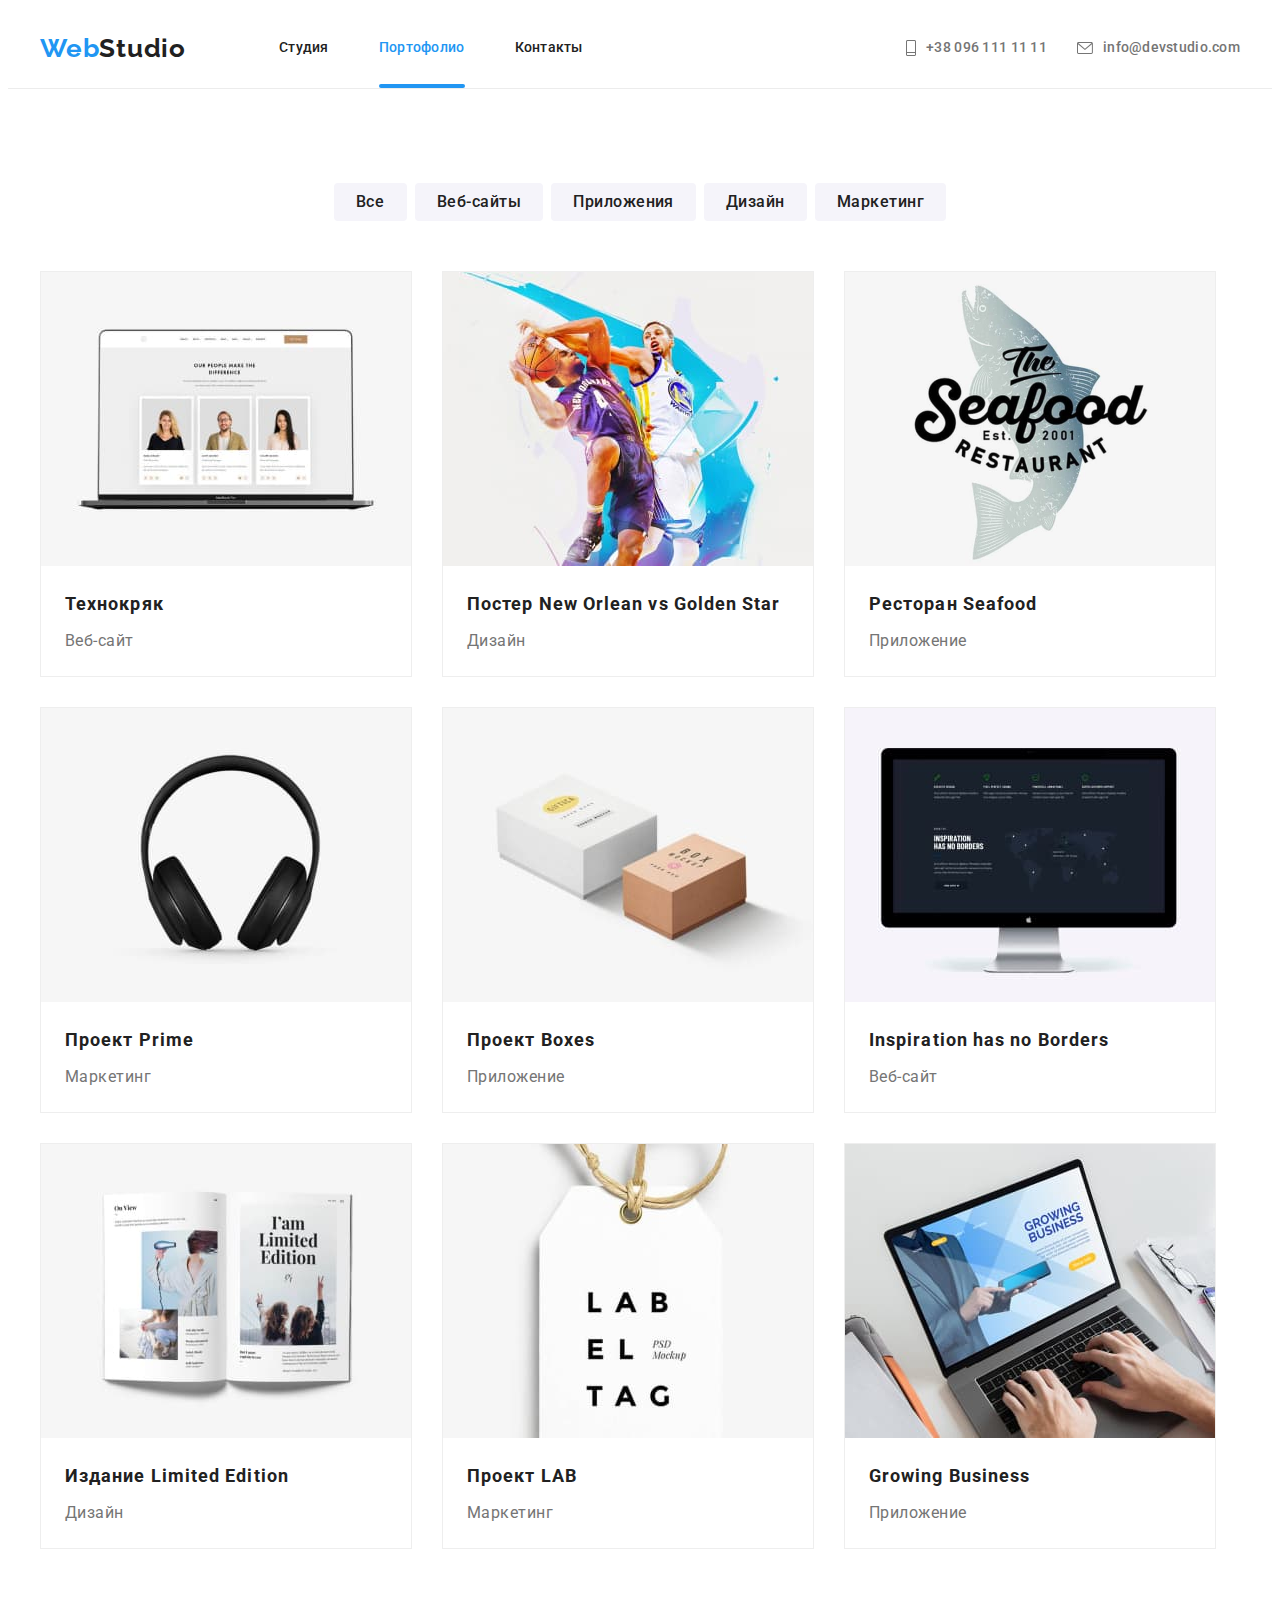
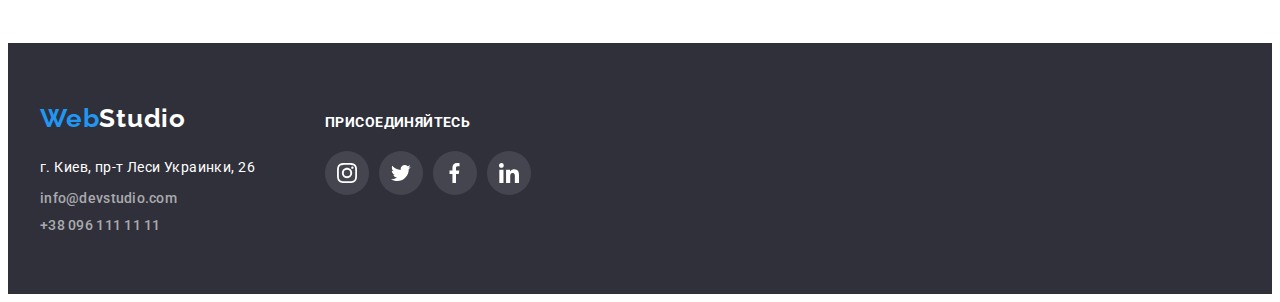
==== portfolio.html @ d2d50be9 "clon" ====
<!DOCTYPE html>
<html lang="ru">
  <head>
    <meta charset="UTF-8" />
    <meta http-equiv="X-UA-Compatible" content="IE=edge" />
    <meta name="viewport" content="width=device-width, initial-scale=1.0" />
    <title>Document</title>
    <link rel="preconnect" href="https://fonts.googleapis.com" />
    <link rel="preconnect" href="https://fonts.gstatic.com" crossorigin />
    <link
      href="https://fonts.googleapis.com/css2?family=Raleway:wght@700&family=Roboto:wght@400;500;700;900&display=swap"
      rel="stylesheet"
    />
    <link
      rel="stylesheet"
      href="https://cdnjs.cloudflare.com/ajax/libs/modern-normalize/1.1.0/modern-normalize.min.css"
      integrity="sha512-wpPYUAdjBVSE4KJnH1VR1HeZfpl1ub8YT/NKx4PuQ5NmX2tKuGu6U/JRp5y+Y8XG2tV+wKQpNHVUX03MfMFn9Q=="
      crossorigin="anonymous"
      referrerpolicy="no-referrer"
    />
    <link rel="stylesheet" href="./css/recet.css" />
    <link rel="stylesheet" href="./css/styles.css" />
  </head>
  <body>
    <!--Шапка-->
   <header class="flex-header">
      <div class="container flex-header-nav">
        <nav class="navigation">
          <a href="./index.html" class="logotype link"
            ><span class="accent">Web</span>Studio</a
          >
          <ul class="header-link list">
            <li class="header-link-item">
              <a href="./index.html" class="link ">Студия</a>
            </li>
            <li class="header-link-item">
              <a href="./portfolio.html" class="link curren">Портофолио</a>
            </li>
            <li class="header-link-item">
              <a href="" class="link">Контакты</a>
            </li>
          </ul>
        </nav>
       <ul class="list flex-contact">
          <li class="flex-contact-item">
            <a href="tel:+380961111111" class="link link-tel">
              <svg class="flex-tel-icon">
                <use href="image/iconmoon.svg#icon-vector"></use>
              </svg>
              +38 096 111 11 11</a
            >
          </li>

          <li class="flex-contact-item">
            <a href="mailto:info@devstudio.com" class="link link-mail"
              ><svg class="flex-contact-icon">
                <use href="image/iconmoon.svg#icon-lette"></use>
              </svg>
              info@devstudio.com</a
            >
          </li>
        </ul>
      </div>
    </header>
    <main class="">
      
        <h1 class="visually-hidden">Портфолио</h1>
        <!--Фильтр-->
        <section class="flex-portfolio">
          <div class="container">
          <h2 class="second-btn-title visually-hidden">Кнопки</h2>
          <ul class="list second-btn">
            <li class="flex-second-btn">
              <button type="button" class="second-btn-item">Все</button>
            </li>
            <li class="flex-second-btn">
              <button type="button" class="second-btn-item">Веб-сайты</button>
            </li>
            <li class="flex-second-btn">
              <button type="button" class="second-btn-item">Приложения</button>
            </li>
            <li class="flex-second-btn">
              <button type="button" class="second-btn-item">Дизайн</button>
            </li>
            <li class="flex-second-btn">
              <button type="button" class="second-btn-item">Маркетинг</button>
            </li>
          </ul>
         

          <!--Проекты-->
        
          <h2 class="visually-hidden">Наши проекты</h2>

          <ul class="list flex-project">
            <li class="flex-project-item">
              <a href="" class="link  portfolio-link">
                <div  class="portfolio-position">
                  <img
                  src="./image/технокряк.jpg"
                  alt="экран ноутбука с командой"
                  class="flex-img-portfolio"
                  width="370"
                />
                <div class="portfolio-text-posinion"><p class="portfolio-text">Технокряк это современная площадка распространения коронавируса. Компании используют эту платформу для цифрового шпионажа и атак на защищённые сервера конкурентов. </p></div>
                </div>
                <div class="flex-project-text">
                <h3 class="project-link-title">Технокряк</h3>
                <p class="project-link-item">Веб-сайт</p>
                
                </div>
              </a>
            </li>
            <li class="flex-project-item">
              <a href="" class="link portfolio-link">
                <div class="portfolio-position">
                  <img
                  src="./image/постерновыйорлеан.jpg"
                  alt="двое мужчин играют в баскетбол"
                  class="flex-img-portfolio"
                  width="370"
                />
                <div class="portfolio-text-posinion"><p class="portfolio-text">Технокряк это современная площадка распространения коронавируса. Компании используют эту платформу для цифрового шпионажа и атак на защищённые сервера конкурентов. </p></div>
                </div>
                <div class="flex-project-text">
                <h3 class="project-link-title">
                  Постер <span>New Orlean vs Golden Star</span>
                </h3>
                <p class="project-link-item">Дизайн</p>
                </div>
              </a>
            </li>
            <li class="flex-project-item">
              <a href="" class="link portfolio-link">
                <div class="portfolio-position">
                  <img
                  src="./image/ресторан.jpg"
                  alt="изображение рыбы с надписями о ресторане"
                  class="flex-img-portfolio"
                  width="370"
                />
                <div class="portfolio-text-posinion"><p class="portfolio-text">Технокряк это современная площадка распространения коронавируса. Компании используют эту платформу для цифрового шпионажа и атак на защищённые сервера конкурентов. </p></div>
                </div>
                <div class="flex-project-text">
                <h3 class="project-link-title">
                  Ресторан <span>Seafood</span>
                </h3>
                <p class="project-link-item">Приложение</p></div>
              </a>
            </li>
            <li class="flex-project-item">
              <a href="" class="link portfolio-link">
                <div class="portfolio-position"> 
                  <img
                  src="./image/проектпраим.jpg"
                  alt="наушники"
                  class="flex-img-portfolio"
                  width="370"
                />
                <div class="portfolio-text-posinion"><p class="portfolio-text">Технокряк это современная площадка распространения коронавируса. Компании используют эту платформу для цифрового шпионажа и атак на защищённые сервера конкурентов. </p></div>
                </div>
                <div class="flex-project-text">
                <h3 class="project-link-title">Проект <span>Prime</span></h3>
                <p class="project-link-item">Маркетинг</p></div>
              </a>
            </li>
            <li class="flex-project-item">
              <a href="" class="link portfolio-link">
               <div class="portfolio-position">
                  <img
                  src="./image/проекткоробка.jpg"
                  alt="две картонных коробки"
                  class="flex-img-portfolio"
                  width="370"
                />
                <div class="portfolio-text-posinion"><p class="portfolio-text">Технокряк это современная площадка распространения коронавируса. Компании используют эту платформу для цифрового шпионажа и атак на защищённые сервера конкурентов. </p></div>
               </div>
                <div class="flex-project-text">
                <h3 class="project-link-title">Проект <span>Boxes</span></h3>
                <p class="project-link-item">Приложение</p></div>
              </a>
            </li>
            <li class="flex-project-item">
              <a href="" class="link portfolio-link">
               <div class="portfolio-position">
                  <img
                  src="./image/вдохновение.jpg"
                  alt="экран монитора с картой мира"
                  class="flex-img-portfolio"
                  width="370"
                />
                <div class="portfolio-text-posinion"><p class="portfolio-text">Технокряк это современная площадка распространения коронавируса. Компании используют эту платформу для цифрового шпионажа и атак на защищённые сервера конкурентов. </p></div>
               </div>
                <div class="flex-project-text">
                <h3 class="project-link-title">
                  <span>Inspiration has no Borders</span>
                </h3>
                <p class="project-link-item">Веб-сайт</p></div>
              </a>
            </li>
            <li class="flex-project-item">
              <a href="" class="link portfolio-link">
              <div class="portfolio-position">
                  <img
                  src="./image/издание.jpg"
                  alt="разворот книги"
                  class="flex-img-portfolio"
                  width="370"
                />
                <div class="portfolio-text-posinion"><p class="portfolio-text">Технокряк это современная площадка распространения коронавируса. Компании используют эту платформу для цифрового шпионажа и атак на защищённые сервера конкурентов. </p></div>
              </div>
                <div class="flex-project-text">
                <h3 class="project-link-title">
                  Издание <span>Limited Edition</span>
                </h3>
                <p class="project-link-item">Дизайн</p></div>
              </a>
            </li>
            <li class="flex-project-item">
              <a href="" class="link portfolio-link">
               <div class="portfolio-position">
                  <img
                  src="./image/проектлаб.jpg"
                  alt="бумажная этикетка"
                  class="flex-img-portfolio"
                  width="370"
                />
                <div class="portfolio-text-posinion"><p class="portfolio-text">Технокряк это современная площадка распространения коронавируса. Компании используют эту платформу для цифрового шпионажа и атак на защищённые сервера конкурентов. </p></div>
               </div>
                <div class="flex-project-text">
                <h3 class="project-link-title">Проект <span>LAB</span></h3>
                <p class="project-link-item">Маркетинг</p></div>
              </a>
            </li>
            <li class="flex-project-item">
              <a href="" class="link portfolio-link">
               <div class="portfolio-position"> 
                  <img
                  src="./image/бизнес.jpg"
                  alt="мужчина работает на ноутбуке"
                  class="flex-img-portfolio"
                  width="370"
                />
                <div class="portfolio-text-posinion"><p class="portfolio-text">Технокряк это современная площадка распространения коронавируса. Компании используют эту платформу для цифрового шпионажа и атак на защищённые сервера конкурентов. </p></div>
               </div>
                <div class="flex-project-text">
                <h3 class="project-link-title">
                  <span>Growing Business</span>
                </h3>
                <p class="project-link-item">Приложение</p></div>
              </a>
            </li>
          </ul>
        </section>
      </div>
    </main>
    <!--Футер-->
    <footer class="footer">
      <div class="container footer-sectioun">
        <div class="flex-footer">
          <a href="./index.html" class="logotype link logotype-footer"
            ><span class="accent">Web</span>Studio
          </a>

          <address class="address-text-footer">
            г. Киев, пр-т Леси Украинки, 26
          </address>
          <address class="address-nav">
            <a
              href="mailto:info@devstudio.com"
              class="link link-mail footer-mail"
              >info@devstudio.com</a
            >
            <a href="tel:+380961111111" class="link link-tel footer-tel"
              >+38 096 111 11 11</a
            >
          </address>
        </div>
        <div class="footer-right">
          <h3 class="footer-right-title">Присоединяйтесь</h3>

          <ul class="list footer-icon-list">
            <li class="footer-icon-item">
              <a href="" class="footer-icon-link">
                <svg class="footer-icon" width="20" height="20">
                  <use href="image/iconmoon.svg#icon-instagram"></use>
                </svg>
              </a>
            </li>
            <li class="footer-icon-item">
              <a href="" class="footer-icon-link"
                ><svg class="footer-icon" width="20" height="20">
                  <use href="image/iconmoon.svg#icon-twiter"></use>
                </svg>
              </a>
            </li>
            <li class="footer-icon-item">
              <a href="" class="footer-icon-link"
                ><svg class="footer-icon" width="20" height="20">
                  <use href="image/iconmoon.svg#icon-facebook"></use>
                </svg>
              </a>
            </li>
            <li class="footer-icon-item">
              <a href="" class="footer-icon-link"
                ><svg class="footer-icon" width="20" height="20">
                  <use href="image/iconmoon.svg#icon-linkedin"></use>
                </svg>
              </a>
            </li>
          </ul>
        </div>
      </div>
    </footer>
  </body>
</html>
---- css/recet.css ----
p,
h1,
h2,
h3,
h4,
h5,
h6 {
  margin: 0;
}
ul,
ol {
  margin: 0;
  padding-left: 0;
}
button {
  cursor: pointer;
}
---- css/styles.css ----
/* цвет акцент color: #2196F3; 
основной цвет текста color: #212121;
вторичный цвет текста color: #757575;
белый цвет текста  на темном фоне color: #FFFFFF;
цвет для телефона в футере color: rgba(255, 255, 255, 0.6);
основной цвет фона background: #FFFFFF;
дополнительный цвет фона background: #F5F4FA;
цвет фона  футера background: #2F303A;
цает кнопки активное состояние background: #2196F3;
цвет кнопки пассивное состояние background: #F5F4FA;
 */
:root {
  --header-text-color: #212121;
  --second-text-color: #757575;
  --accent-text-color: #2196f3;
  --white-text-color: #ffffff;
  --footer-text-tel-color: rgba(255, 255, 255, 0.6);
  --header-background: #ffffff;
  --second-background: #f5f4fa;
  --darck-background: #2f303a;
  --hero-button-text-color: #ffffff;
  --hero-button-background: #2196f3;
  --second-button-text-color: #212121;
  --button-active-background: #2196f3;
  --button-inactive-background: #f5f4fa;
}
body {
  font-family: "Roboto", sans-serif;
  color: #212121;
  background: var(--header-background);
}
.list {
  list-style: none;
}
.link {
  text-decoration: none;
  color: #212121;
}
.link.curren {
  color: #2196f3;
  transition: color 250ms cubic-bezier(0.4, 0, 0.2, 1);
}
.container {
  width: 1200px;
  padding-left: 15px;
  padding-right: 15px;
  margin: 0 auto;
  /* outline: 2px solid red; */
}
.visually-hidden {
  position: absolute;
  white-space: nowrap;
  width: 1px;
  height: 1px;
  overflow: hidden;
  border: 0;
  padding: 0;
  clip: rest(0 0 0 0);
  clip-path: inset(50%);
  margin: -1px;
}
/* ----------------Header------------------ */
.logotype {
  font-family: Raleway;
  font-style: normal;
  font-weight: 700;
  font-size: 26px;
  line-height: 1.19;
  letter-spacing: 0.03em;
  color: var(--header-text-color);
}
.logotype .accent {
  color: var(--accent-text-color);
}

.header-link {
  display: flex;

  margin-left: 93px;
  font-weight: 500;
  font-size: 14px;
  line-height: 1.14;
  letter-spacing: 0.02em;
  color: var(--header-text-color);
  transition: color 250ms cubic-bezier(0.4, 0, 0.2, 1);
}
.header-link-item:not(:last-child) {
  margin-right: 50px;
}

.header-link .link:hover,
.header-link .link:focus {
  color: var(--accent-text-color);
}
.header-link .link {
  display: block;
}
.link.link-tel,
.link.link-mail {
  display: flex;
  font-weight: 500;
  font-size: 14px;
  line-height: 1.14;
  letter-spacing: 0.02em;
  align-items: center;
  color: var(--second-text-color);
  transition: color 250ms cubic-bezier(0.4, 0, 0.2, 1);
}
.link.link-tel:hover,
.link.link-mail:hover,
.link.link-tel:focus,
.link.link-mail:focus {
  color: var(--accent-text-color);
}
.header-link-item {
  position: relative;
  padding-bottom: 32px;
  padding-top: 32px;
}
.link.curren::after {
  content: "";
  display: block;
  width: 100%;
  height: 4px;
  background: #2196f3;
  border-radius: 2px;

  position: absolute;
  bottom: 0;
}

.flex-header-nav,
.navigation,
.flex-contact {
  display: flex;
}
.flex-header {
  /* padding-top: 25px; */
  /* padding-bottom: 25px; */
  border-bottom: 1px solid #ececec;
}
.flex-header-nav,
.navigation {
  align-items: center;
}
.flex-contact {
  margin-left: auto;
}

.flex-contact-item:not(:last-child) {
  margin-right: 30px;
}
.flex-contact-icon {
  width: 16px;
  height: 12px;
  margin-right: 10px;
  fill: currentColor;
}
.flex-contact-item {
  display: flex;
  align-items: center;
  padding-top: 32px;
  padding-bottom: 32px;
}
.flex-tel-icon {
  width: 10px;
  height: 16px;
  margin-right: 10px;
  fill: currentColor;
}

/* -----------------------------Hero------------------------------ */
.hero {
  background: var(--darck-background);
  background-image: linear-gradient(
      rgba(47, 48, 58, 0.4),
      rgba(47, 48, 58, 0.4)
    ),
    url(../image/hero.jpg);
  background-repeat: no-repeat;
  background-position: center;
  background-size: cover;
  max-height: 600px;
  max-width: 1600px;
  margin: 0 auto;
}
.hero-flex {
  padding-top: 200px;
  padding-bottom: 200px;
}
.hero .hero-title {
  font-weight: 900;
  font-size: 44px;
  margin-left: 252px;
  margin-right: 252px;
  line-height: 1.36;
  text-align: center;
  letter-spacing: 0.06em;
  text-transform: uppercase;
  color: var(--white-text-color);
}
.hero-button {
  min-width: 200px;
  min-height: 50px;
  border-radius: 4px;
  border: 1px solid transparent;
  margin-left: 485px;
  margin-right: 485px;
  margin-top: 40px;
  font-family: inherit;
  font-weight: 700;
  font-size: 16px;
  line-height: 1.87;

  text-align: center;
  letter-spacing: 0.06em;
  color: var(--hero-button-text-color);
  background-color: var(--hero-button-background);
  box-shadow: 0px 4px 4px rgba(0, 0, 0, 0.15);
  transition: background-color 250ms cubic-bezier(0.4, 0, 0.2, 1);
}

.hero-button:hover,
.hero-button:focus {
  background-color: #188ce8;
}
/* -----------------------Особенности--------------------------- */
.flex-propet {
  padding-top: 94px;
  padding-bottom: 94px;
}
.flex-propet-list {
  display: flex;
}
.propet-item:not(:last-child) {
  margin-right: 30px;
}
.propet-title {
  margin-bottom: 10px;
  font-weight: 700;
  font-size: 14px;
  line-height: 1.14;
  letter-spacing: 0.03em;
  text-transform: uppercase;
  color: var(--header-text-color);
}
.propet-text {
  display: inline-block;
  min-width: 270px;
  min-height: 75px;
  font-weight: normal;
  font-size: 14px;
  line-height: 1.71;
  letter-spacing: 0.03em;
  color: var(--second-text-color);
}
.propet-icon {
  display: flex;
  width: 270px;
  height: 120px;
  background: #f5f4fa;
  border-radius: 4px;
  justify-content: center;
  align-items: center;
  margin-bottom: 30px;
}
.propet-icon-item {
  display: block;
  width: 70px;
  height: 70px;
}
/* ----------------------Чем занимаемся------------------------- */

.flex-work {
  padding-bottom: 94px;
  padding-top: 2px;
}
.section-title {
  font-weight: 700;
  font-size: 36px;
  line-height: 1.17;
  text-align: center;
  letter-spacing: 0.03em;
  color: var(--header-text-color);
}
.picture-work {
  display: flex;
}
.work-title {
  margin-bottom: 50px;
}
.img-work-item {
  display: block;
  width: 370px;
  height: 294px;
}
.img-work-item:not(:last-child) {
  margin-right: 30px;
}
.img-position {
  position: relative;
  display: block;
}

.work-position {
  position: absolute;
  left: 0;
  bottom: 2px;
  width: 100%;
  height: 70px;
  background: rgba(47, 48, 58, 0.8);
  padding-top: 27px;
  padding-bottom: 27px;
}
.text-work-item {
  font-weight: bold;
  font-size: 14px;
  line-height: 1.14;
  text-align: center;
  letter-spacing: 0.03em;
  text-transform: uppercase;
  color: var(--white-text-color);
  text-align: center;
}
/* ----------------Команда------------------------------------ */
.comand {
  background: var(--second-background);
  padding-top: 94px;
  padding-bottom: 94px;
}
.title-author {
  margin-bottom: 50px;
}
.flex-author {
  display: flex;
}
.author-item {
  flex-direction: column;
  min-width: 270px;
  min-height: 368px;
  background-color: var(--header-background);
  box-shadow: 0px 1px 3px rgba(0, 0, 0, 0.12), 0px 1px 1px rgba(0, 0, 0, 0.14),
    0px 2px 1px rgba(0, 0, 0, 0.2);
  border-radius: 0px 0px 4px 4px;
}
.author-item:not(:last-child) {
  margin-right: 30px;
}
.img-author {
  display: block;
  width: 270px;
  height: 260px;
}
.flex-author-text {
  padding-top: 30px;
  padding-bottom: 30px;
}

.author-title {
  font-weight: 500;
  font-size: 16px;
  line-height: 1.19;
  text-align: center;
  letter-spacing: 0.03em;
  color: var(--header-text-color);

  margin-bottom: 10px;
}
.profession {
  font-weight: 400;
  font-size: 16px;
  line-height: 1.19;
  text-align: center;
  letter-spacing: 0.03em;
  color: var(--second-text-color);
}
.author-icon-list {
  display: flex;
  justify-content: center;
}
.author-icon-item + .author-icon-item {
  margin-left: 10px;
}
.author-icon-item {
  margin-top: 16px;
}
.author-icon-link:hover {
  background-color: var(--button-active-background);
}
.author-icon-link:focus {
  background-color: var(--button-active-background);
}
.author-icon-link:hover .author-icon {
  fill: var(--white-text-color);
}
.author-icon-link:focus .author-icon {
  fill: var(--white-text-color);
}
.author-icon-link {
  display: flex;
  justify-content: center;
  align-items: center;
  width: 44px;
  height: 44px;
  background-color: var(--header-background);
  border-radius: 50%;
  transition: background-color 250ms cubic-bezier(0.4, 0, 0.2, 1);
}
.author-icon {
  fill: #afb1b8;
  transition: fill 250ms cubic-bezier(0.4, 0, 0.2, 1);
}
/* ---------------Постоянные клиенты------------------------ */
.clients {
  background-color: var(--header-background);
  padding-top: 94px;
  padding-bottom: 94px;
}
.client--icon-list {
  display: flex;
  justify-content: center;
}
.client-icon-item + .client-icon-item {
  margin-left: 30px;
}

.client-icon-link {
  display: flex;
  justify-content: center;
  align-items: center;
  width: 170px;
  height: 92px;
  background-color: var(--header-background);
  border: 1px solid #afb1b8;
  box-sizing: border-box;
  border-radius: 4px;
  transition: border 250ms cubic-bezier(0.4, 0, 0.2, 1);
}
.client-icon {
  width: 106px;
  height: 60px;
  fill: #afb1b8;
  transition: fill 250ms cubic-bezier(0.4, 0, 0.2, 1);
}
.client-icon-link:hover .client-icon {
  fill: var(--accent-text-color);
}
.client-icon-link:focus .client-icon {
  fill: var(--accent-text-color);
}
.client-icon-link:hover {
  border: 1px solid var(--button-active-background);
}
.client-icon-link:focus {
  border: 1px solid var(--button-active-background);
}
/* ---------------Кнопки Портфолио------------------------- */

.flex-portfolio {
  padding-top: 94px;
  padding-bottom: 94px;
}
.second-btn {
  display: flex;
  justify-content: center;
}
.flex-second-btn:not(:last-child) {
  margin-right: 8px;
}
.second-btn-item {
  min-width: 73px;
  min-height: 38px;
  border-radius: 4px;
  border: none;
  display: flex;
  padding: 6px 22px;
  font-family: inherit;
  font-weight: 500;
  font-size: 16px;
  line-height: 1.62;
  text-align: center;
  letter-spacing: 0.03em;
  color: var(--second-button-text-color);
  background-color: var(--button-inactive-background);
  transition: background-color 250ms cubic-bezier(0.4, 0, 0.2, 1),
    color 250ms cubic-bezier(0.4, 0, 0.2, 1);
}

.second-btn .second-btn-item:hover,
.second-btn .second-btn-item:focus {
  color: var(--hero-button-text-color);
  background-color: var(--button-active-background);
  box-shadow: 0px 3px 1px rgba(0, 0, 0, 0.1), 0px 1px 2px rgba(0, 0, 0, 0.08),
    0px 2px 2px rgba(0, 0, 0, 0.12);
}
/* ---------------------Наши проекты в портофолио----------------------- */

.flex-project {
  display: flex;
  flex-wrap: wrap;
  margin-top: 50px;
}
.flex-project-item {
  width: 370px;
  height: 404px;
  margin-bottom: 30px;
  margin-right: 30px;
  border: 1px solid #eeeeee;
}
.flex-project-item:hover {
  box-sizing: border-box;
  box-shadow: 0px 1px 1px rgba(0, 0, 0, 0.12), 0px 4px 4px rgba(0, 0, 0, 0.06),
    1px 4px 6px rgba(0, 0, 0, 0.16);
}
.flex-project-item:nth-child(3n) {
  margin-right: 0;
}
.flex-project-item:nth-last-child(-n + 3) {
  margin-bottom: 0;
}
.flex-img-portfolio {
  display: block;
  width: 370px;
  height: 294px;
}
.flex-project-text {
  padding: 20px 24px;
}
.project-link-title {
  font-weight: bold;
  font-size: 18px;
  line-height: 2;
  letter-spacing: 0.06em;
  color: var(--header-text-color);
}
.project-link-item {
  margin-top: 4px;
  font-weight: normal;
  font-size: 16px;
  line-height: 1.87;
  letter-spacing: 0.03em;
  color: var(--second-text-color);
}
.portfolio-position {
  position: relative;
  overflow: hidden;
}
.portfolio-text-posinion {
  position: absolute;
  top: 0;
  bottom: 0;
  width: 100%;
  height: 100%;
  background: rgba(33, 150, 243, 0.9);
  padding: 63px 24px;
  transform: translateY(100%);
  transition: transform 250ms cubic-bezier(0.4, 0, 0.2, 1);
}
.portfolio-link:hover .portfolio-text-posinion {
  transform: translateY(0);
}
.portfolio-text {
  font-weight: normal;
  font-size: 18px;
  line-height: 1.56;
  letter-spacing: 0.03em;
  color: var(--white-text-color);
}

/* ----------------------Footer---------------------------- */
.footer {
  background: var(--darck-background);
  padding-top: 60px;
  padding-bottom: 60px;
}
.flex-footer {
  display: flex;
  flex-direction: column;
}
.address-nav {
  display: flex;
  flex-direction: column;
}
.logotype.logotype-footer {
  color: var(--white-text-color);
  margin-bottom: 22px;
}

.address-text-footer {
  font-weight: 400;
  font-size: 14px;
  line-height: 1.71;
  letter-spacing: 0.03em;
  color: var(--white-text-color);
  font-style: normal;
  margin-bottom: 11px;
}
.footer-tel {
  margin-top: 11px;
}
.address-nav .footer-tel,
.address-nav .footer-mail {
  color: var(--footer-text-tel-color);
  font-style: normal;
}
.footer-sectioun {
  display: flex;
  align-items: baseline;
}
.footer-right-title {
  font-weight: bold;
  font-size: 14px;
  line-height: 1.14;
  letter-spacing: 0.03em;
  text-transform: uppercase;
  color: var(--white-text-color);
}
.footer-right {
  margin-left: 70px;
}
.footer-icon-list {
  display: flex;
  justify-content: flex-start;
}
.footer-icon-item + .footer-icon-item {
  margin-left: 10px;
}
.footer-icon-item {
  margin-top: 20px;
}
.footer-icon-link:hover {
  background-color: var(--button-active-background);
}
.footer-icon-link:focus {
  background-color: var(--button-active-background);
}

.footer-icon-link {
  display: flex;
  justify-content: center;
  align-items: center;
  width: 44px;
  height: 44px;
  background-color: rgba(255, 255, 255, 0.1);
  border-radius: 50%;
  transition: background-color 250ms cubic-bezier(0.4, 0, 0.2, 1);
}
.footer-icon {
  fill: var(--white-text-color);
}
/*--------------Модальное окно-------------------------------*/
.backdrop {
  position: fixed;
  top: 0;
  left: 0;
  width: 100%;
  height: 100%;
  background-color: rgba(0, 0, 0, 0.2);
  opacity: 1;
  transition: opacity 250ms cubic-bezier(0.4, 0, 0.2, 1);
}
.backdrop.is-hidden {
  opacity: 0;
  pointer-events: none;
  visibility: hidden;
}
.backdrop.is-hidden .modal {
  transform: translate(-50%, -50%) scale(0.8);
}
.modal {
  position: absolute;
  top: 50%;
  left: 50%;

  min-height: 580px;
  min-width: 530px;
  background-color: var(--header-background);
  box-shadow: 0px 1px 3px rgba(0, 0, 0, 0.12), 0px 1px 1px rgba(0, 0, 0, 0.14),
    0px 2px 1px rgba(0, 0, 0, 0.2);
  border-radius: 4px;
  transform: translate(-50%, -50%) scale(1);
  transition: transform 250ms cubic-bezier(0.4, 0, 0.2, 1);
}
.btn-modal {
  position: absolute;
  right: 8px;
  top: 8px;
  display: flex;
  padding: 10px;
  width: 30px;
  height: 30px;
  background: #ffffff;
  border: 1px solid rgba(0, 0, 0, 0.1);
  box-sizing: border-box;
  border-radius: 50px;
}
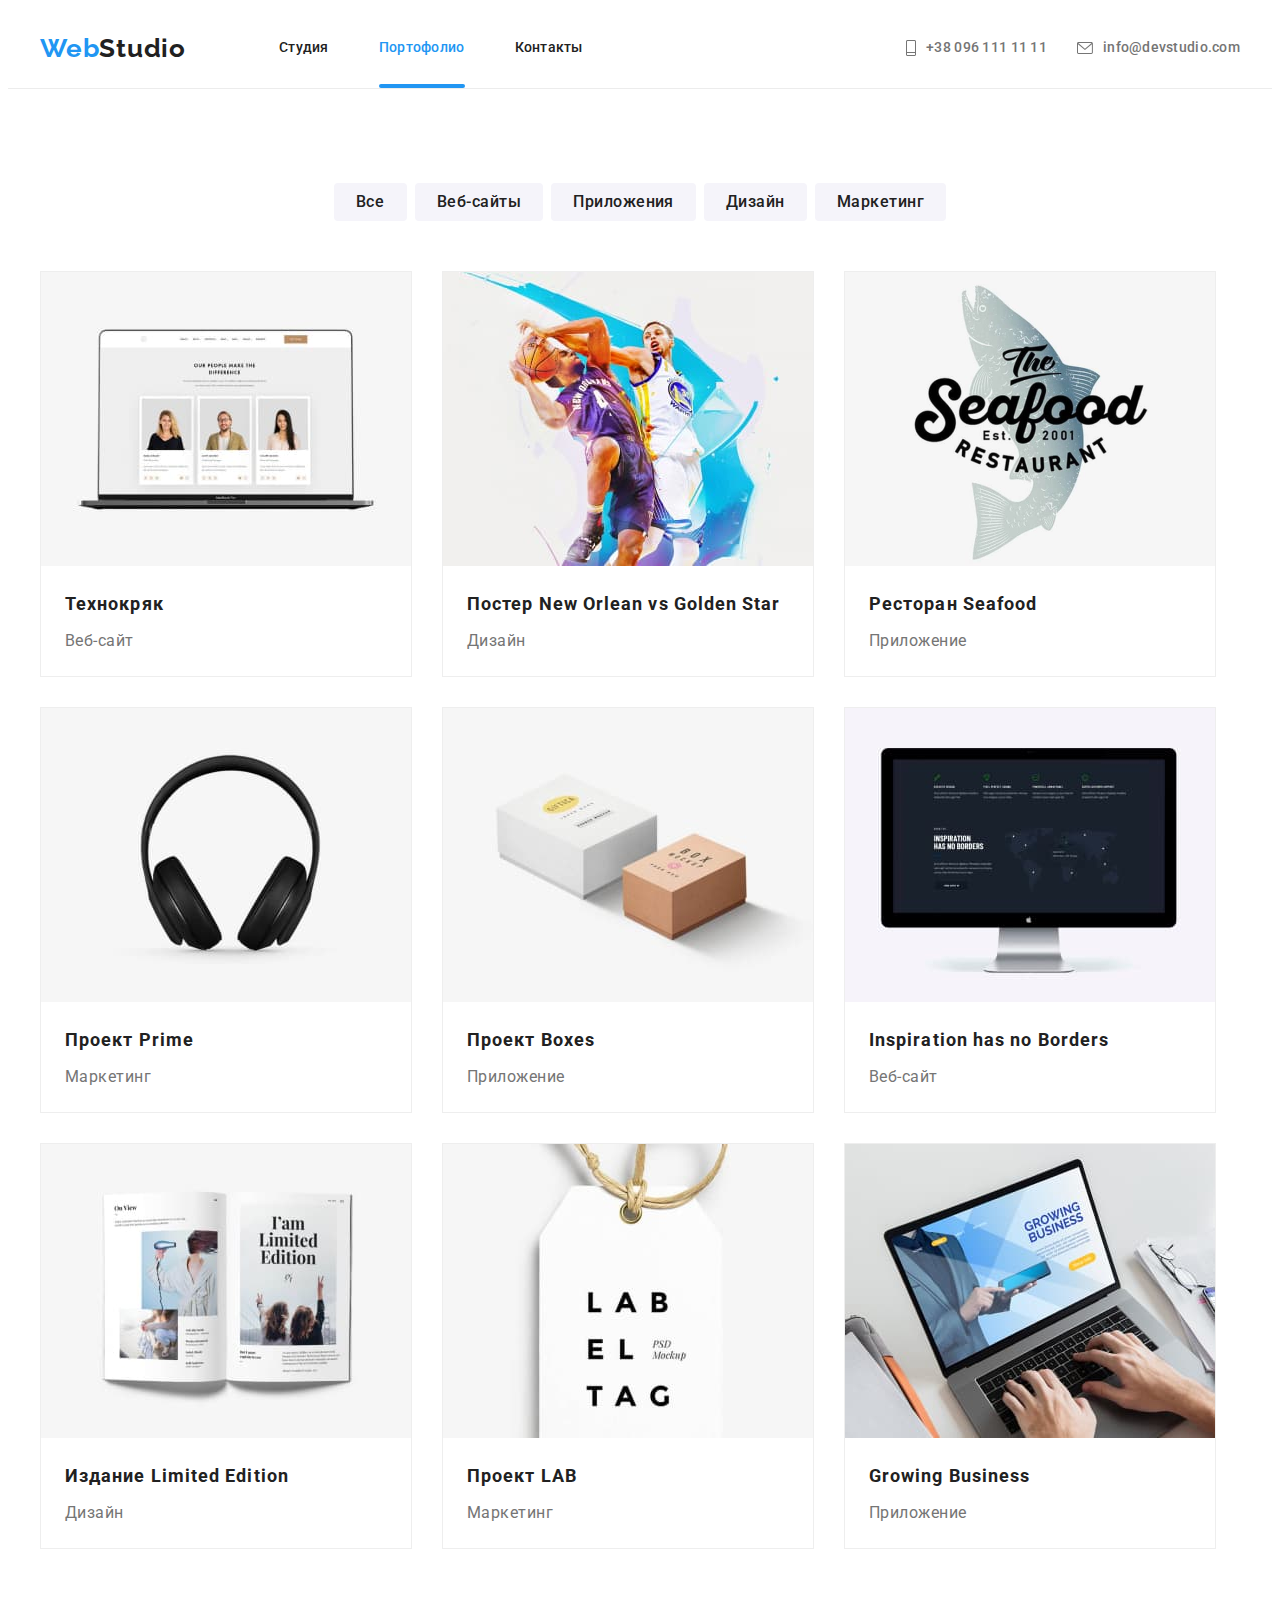
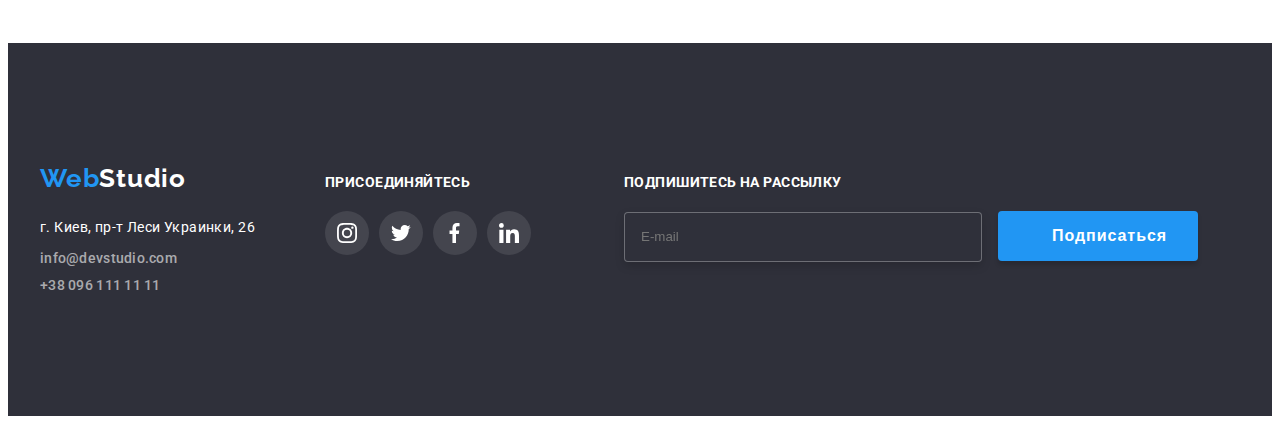
==== commit 7ff32d4b: "form-footer" ====
--- a/portfolio.html
+++ b/portfolio.html
@@ -310,6 +310,20 @@
             </li>
           </ul>
         </div>
+        <div class="footer-form">
+          <form action="#" class="form-send">
+            <p class="title-form-footer">Подпишитесь на рассылку</p>
+            <label class="email-form-footer">
+              <input
+                type="email"
+                name="email"
+                placeholder="E-mail"
+                class="input-form-footer"
+              />
+            </label>
+            <button type="submit" class="btn-form-footer">Подписаться</button>
+          </form>
+        </div>
       </div>
     </footer>
   </body>
--- a/css/styles.css
+++ b/css/styles.css
@@ -35,10 +35,10 @@
 .link {
   text-decoration: none;
   color: #212121;
+  transition: color 250ms cubic-bezier(0.4, 0, 0.2, 1);
 }
 .link.curren {
   color: #2196f3;
-  transition: color 250ms cubic-bezier(0.4, 0, 0.2, 1);
 }
 .container {
   width: 1200px;
@@ -648,6 +648,52 @@
 .footer-icon {
   fill: var(--white-text-color);
 }
+.footer-form {
+  display: flex;
+  margin-left: 93px;
+  padding-top: 72px;
+  padding-bottom: 94px;
+}
+.title-form-footer {
+  font-weight: bold;
+  font-size: 14px;
+  line-height: 1.14;
+  letter-spacing: 0.03em;
+  text-transform: uppercase;
+  color: var(--white-text-color);
+  margin-bottom: 20px;
+}
+.input-form-footer {
+  width: 358px;
+  height: 50px;
+  background-color: var(--darck-background);
+  border: 1px solid rgba(255, 255, 255, 0.3);
+  box-sizing: border-box;
+  filter: drop-shadow(0px 4px 4px rgba(0, 0, 0, 0.15));
+  border-radius: 4px;
+  padding-left: 16px;
+  padding-top: 15px;
+  padding-bottom: 15px;
+  color: rgba(255, 255, 255, 0.6);
+}
+.btn-form-footer {
+  min-width: 200px;
+  height: 50px;
+  background: var(--button-active-background);
+  box-shadow: 0px 4px 4px rgba(0, 0, 0, 0.15);
+  border: none;
+  border-radius: 4px;
+  color: var(--white-text-color);
+  font-weight: bold;
+  font-size: 16px;
+  line-height: 1.87;
+  text-align: center;
+  letter-spacing: 0.06em;
+  padding-left: 29px;
+  padding-top: 10px;
+  padding-bottom: 10px;
+  margin-left: 12px;
+}
 /*--------------Модальное окно-------------------------------*/
 .backdrop {
   position: fixed;
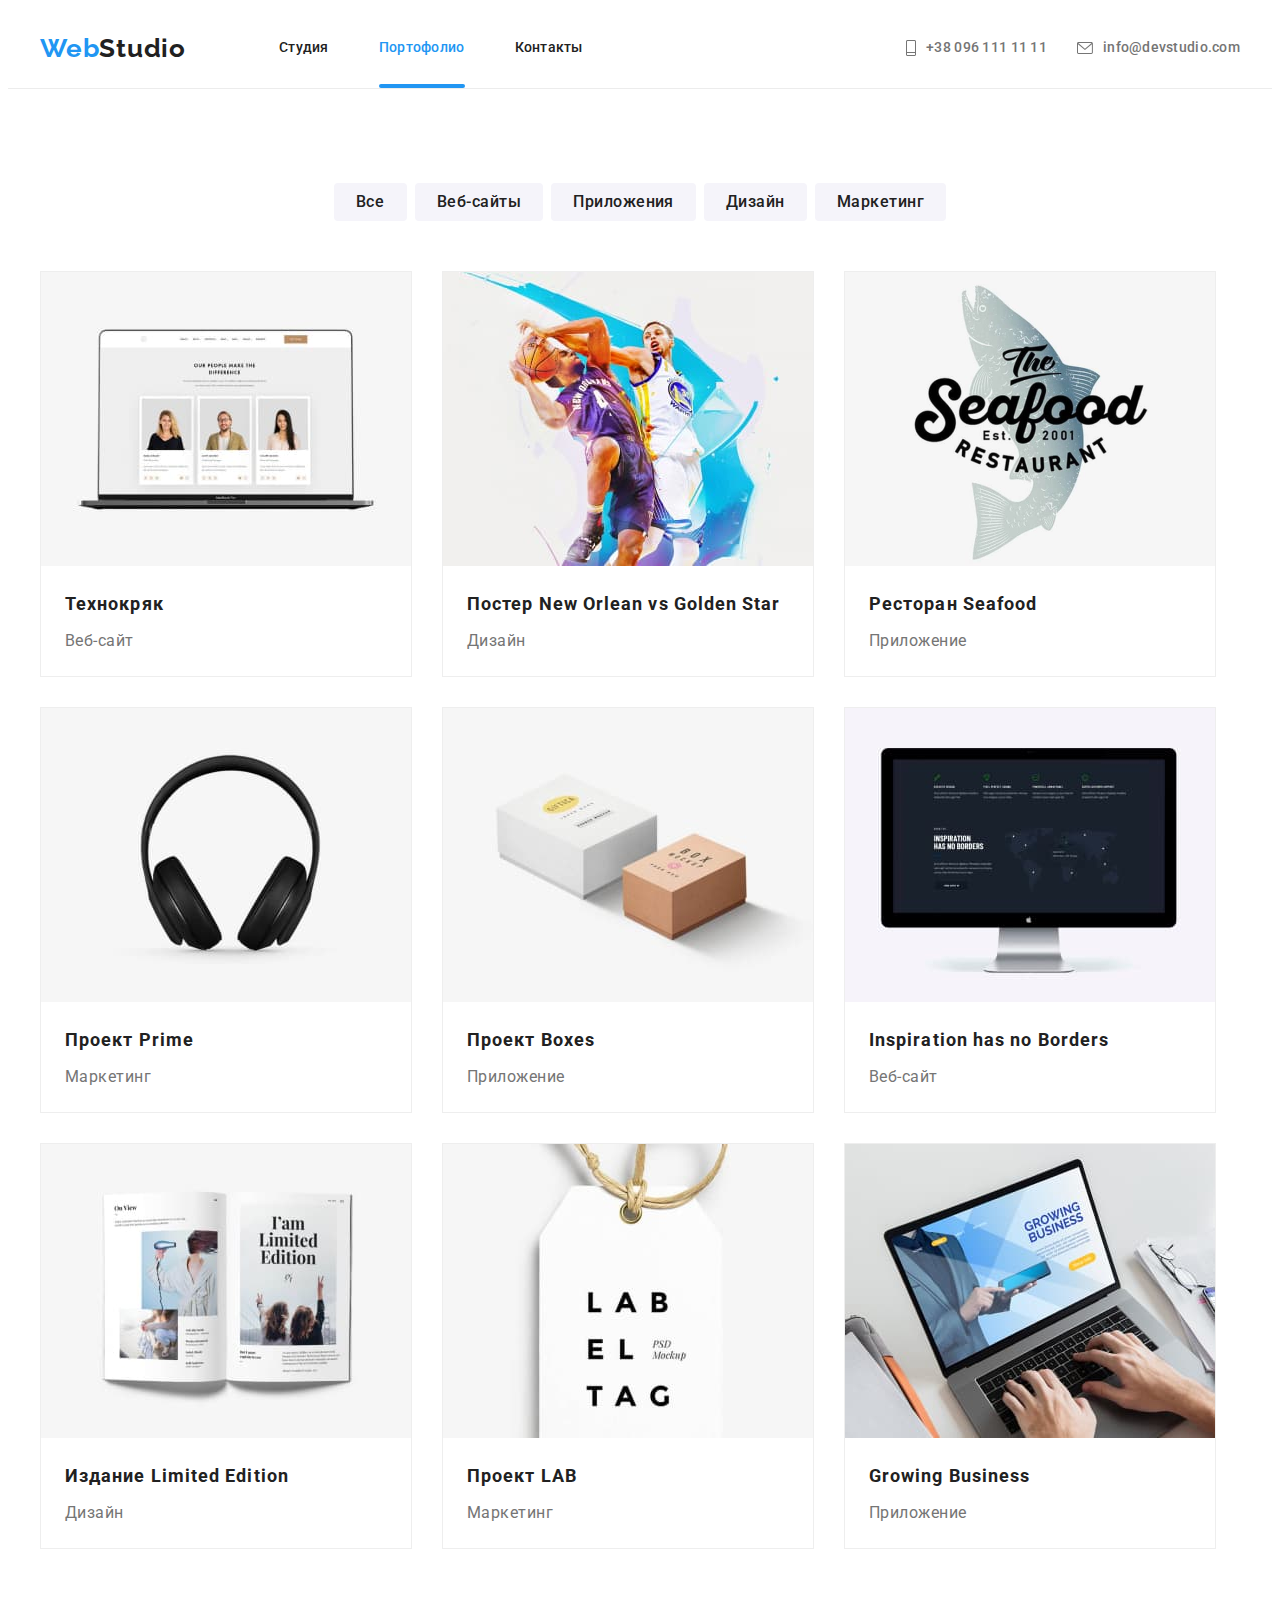
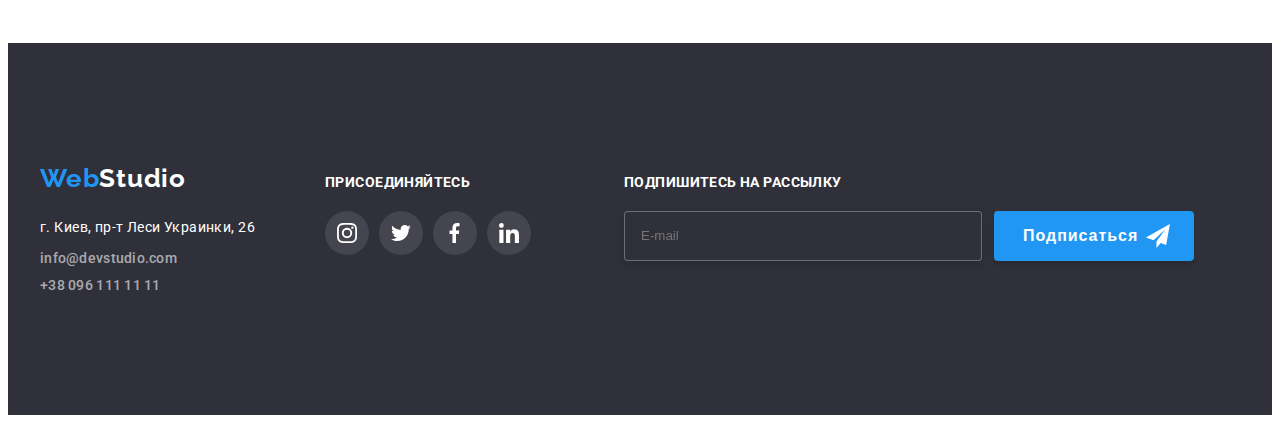
==== commit d04a5cd4: "проба первая" ====
--- a/portfolio.html
+++ b/portfolio.html
@@ -311,17 +311,24 @@
           </ul>
         </div>
         <div class="footer-form">
-          <form action="#" class="form-send">
+          <form action="#">
             <p class="title-form-footer">Подпишитесь на рассылку</p>
-            <label class="email-form-footer">
-              <input
-                type="email"
-                name="email"
-                placeholder="E-mail"
-                class="input-form-footer"
-              />
-            </label>
-            <button type="submit" class="btn-form-footer">Подписаться</button>
+            <div class="form-send">
+              <label class="email-form-footer">
+                <input
+                  type="email"
+                  name="email"
+                  placeholder="E-mail"
+                  class="input-form-footer"
+                />
+              </label>
+              <button type="submit" class="btn-form-footer">
+                Подписаться
+                <svg class="icon-btn-footer" widht="24" height="24">
+                  <use href="image/iconmoon.svg#icon-iconsend"></use>
+                </svg>
+              </button>
+            </div>
           </form>
         </div>
       </div>
--- a/css/styles.css
+++ b/css/styles.css
@@ -648,6 +648,9 @@
 .footer-icon {
   fill: var(--white-text-color);
 }
+.form-send {
+  display: flex;
+}
 .footer-form {
   display: flex;
   margin-left: 93px;
@@ -677,7 +680,8 @@
   color: rgba(255, 255, 255, 0.6);
 }
 .btn-form-footer {
-  min-width: 200px;
+  display: flex;
+  width: 200px;
   height: 50px;
   background: var(--button-active-background);
   box-shadow: 0px 4px 4px rgba(0, 0, 0, 0.15);
@@ -693,6 +697,10 @@
   padding-top: 10px;
   padding-bottom: 10px;
   margin-left: 12px;
+  align-items: center;
+}
+.icon-btn-footer {
+  margin-right: 10px;
 }
 /*--------------Модальное окно-------------------------------*/
 .backdrop {
@@ -717,6 +725,7 @@
   position: absolute;
   top: 50%;
   left: 50%;
+  padding: 40px;
 
   min-height: 580px;
   min-width: 530px;
@@ -739,4 +748,167 @@
   border: 1px solid rgba(0, 0, 0, 0.1);
   box-sizing: border-box;
   border-radius: 50px;
-}
+  transition: fill 250ms cubic-bezier(0.4, 0, 0.2, 1);
+}
+.btn-modal:hover,
+.btn-modal:focus {
+  fill: var(--accent-text-color);
+}
+
+.form-modal {
+  display: flex;
+  flex-direction: column;
+}
+.title-modal {
+  font-weight: bold;
+  font-size: 20px;
+  line-height: 1.15;
+  text-align: center;
+  letter-spacing: 0.03em;
+  color: var(--header-text-color);
+  text-align: center;
+  margin-bottom: 30px;
+}
+.form-field:not(:last-child) {
+  margin-bottom: 10px;
+}
+.label-modal {
+  margin-bottom: 4px;
+  transition: fill 250ms cubic-bezier(0.4, 0, 0.2, 1),
+    border 250ms cubic-bezier(0.4, 0, 0.2, 1);
+}
+
+.name-input {
+  left: 0;
+  top: -50%;
+  transform: translateY(-50%);
+  font-weight: normal;
+  font-size: 12px;
+  line-height: 1.7;
+  letter-spacing: 0.01em;
+  color: #757575;
+  margin-bottom: 4px;
+}
+.input-modal {
+  width: 100%;
+  height: 40px;
+  left: 576px;
+  top: 382px;
+
+  border: 1px solid rgba(33, 33, 33, 0.2);
+  box-sizing: border-box;
+  border-radius: 4px;
+  padding-left: 30px;
+  transition: border-color 250ms cubic-bezier(0.4, 0, 0.2, 1),
+    fill 250ms cubic-bezier(0.4, 0, 0.2, 1);
+}
+.input-modal-svg {
+  position: relative;
+}
+
+.icon-modal {
+  position: absolute;
+  left: 12px;
+  top: 11px;
+  width: 18px;
+  height: 18px;
+}
+.input-modal:focus {
+  border-color: var(--accent-text-color);
+}
+.input-modal:focus + .icon-modal {
+  fill: var(--button-active-background);
+}
+
+.area-modal {
+  width: 100%;
+  height: 120px;
+  padding: 12px 16px;
+  resize: none;
+  font-weight: normal;
+  font-size: 12px;
+  line-height: 1.7;
+  letter-spacing: 0.01em;
+  color: rgba(117, 117, 117, 0.5);
+}
+.area-modal:not(:placeholder-shown) {
+  font-weight: normal;
+  font-size: 12px;
+  line-height: 1.7;
+  letter-spacing: 0.01em;
+  color: var(--header-text-color);
+}
+
+.btm-form-modal {
+  display: flex;
+  border: none;
+  width: 200px;
+  height: 50px;
+  background: #2196f3;
+  box-shadow: 0px 4px 4px rgba(0, 0, 0, 0.15);
+  border-radius: 4px;
+  color: var(--white-text-color);
+  font-weight: bold;
+  font-size: 16px;
+  line-height: 1.87;
+  text-align: center;
+  letter-spacing: 0.06em;
+  padding-left: 55px;
+  padding-top: 10px;
+  padding-bottom: 10px;
+
+  margin-left: auto;
+  margin-right: auto;
+  transition: background 250ms cubic-bezier(0.4, 0, 0.2, 1);
+}
+.btn-form-modal:focus {
+  background: #188ce8;
+}
+.text-checkbox,
+.text-agree {
+  font-weight: normal;
+  font-size: 14px;
+  line-height: 1.71;
+  letter-spacing: 0.03em;
+  color: #757575;
+}
+.text-checkbox {
+  position: relative;
+}
+.form-checkbox {
+  display: flex;
+  margin-bottom: 30px;
+  justify-content: center;
+}
+.text-agree {
+  text-decoration: underline;
+  color: var(--accent-text-color);
+}
+.icon-modal-send {
+  position: absolute;
+  top: 50%;
+  left: -24px;
+  transform: translateY(-50%);
+  display: inline-block;
+  width: 16px;
+  height: 15px;
+  border: 2px solid var(--header-text-color);
+}
+.checkbox-modal {
+  position: absolute;
+  white-space: nowrap;
+  width: 1px;
+  height: 1px;
+  overflow: hidden;
+  border: 0;
+  padding: 0;
+  clip: rest(0 0 0 0);
+  clip-path: inset(50%);
+  margin: -1px;
+}
+.checkbox-modal:checked + .icon-modal-send {
+  border: none;
+  background-image: url(../image/check.svg);
+  background-size: contain;
+  background-origin: border-box;
+}
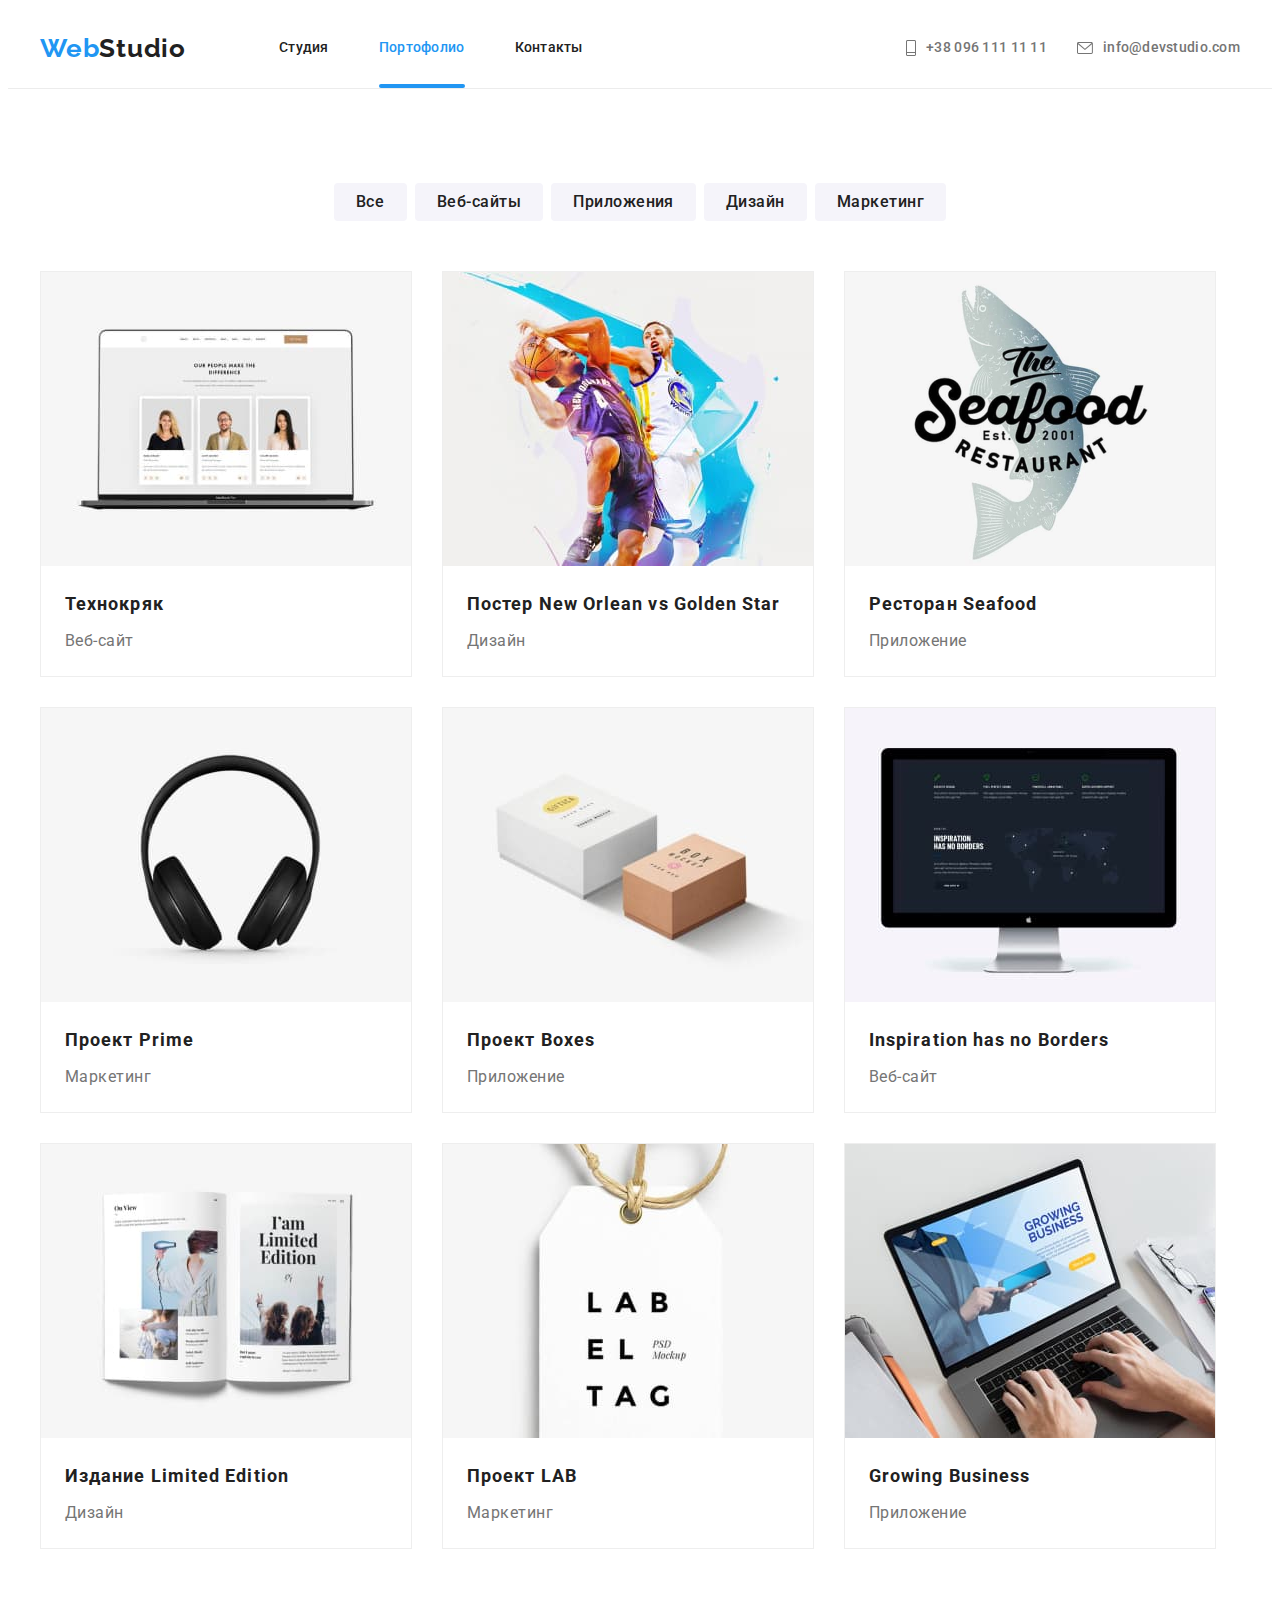
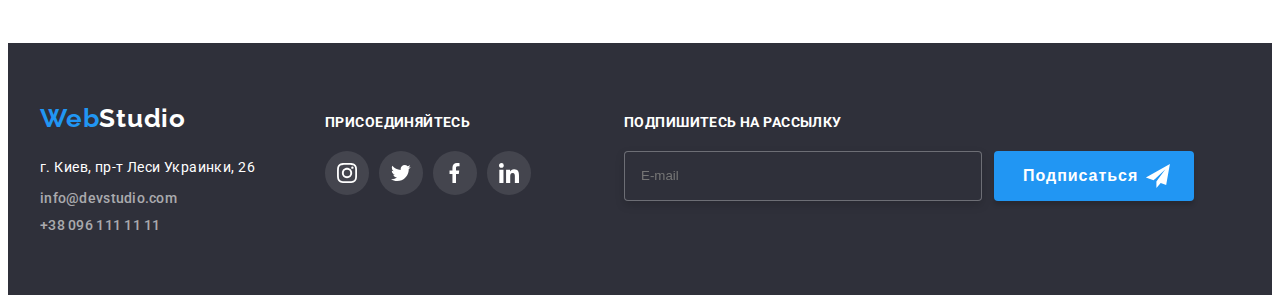
==== commit 919e9b50: "correct homework" ====
--- a/portfolio.html
+++ b/portfolio.html
@@ -325,8 +325,7 @@
               <button type="submit" class="btn-form-footer">
                 Подписаться
                 <svg class="icon-btn-footer" widht="24" height="24">
-                  <use href="image/iconmoon.svg#icon-iconsend"></use>
-                </svg>
+                  <use href="./image/iconmoon.svg#icon-iconsend"></use></svg>
               </button>
             </div>
           </form>
--- a/css/styles.css
+++ b/css/styles.css
@@ -570,8 +570,6 @@
 /* ----------------------Footer---------------------------- */
 .footer {
   background: var(--darck-background);
-  padding-top: 60px;
-  padding-bottom: 60px;
 }
 .flex-footer {
   display: flex;
@@ -675,8 +673,6 @@
   filter: drop-shadow(0px 4px 4px rgba(0, 0, 0, 0.15));
   border-radius: 4px;
   padding-left: 16px;
-  padding-top: 15px;
-  padding-bottom: 15px;
   color: rgba(255, 255, 255, 0.6);
 }
 .btn-form-footer {
@@ -750,6 +746,13 @@
   border-radius: 50px;
   transition: fill 250ms cubic-bezier(0.4, 0, 0.2, 1);
 }
+.btn-icon-modal {
+  position: absolute;
+  right: 8px;
+  top: 8px;
+  width: 11px;
+  height: 11px;
+}
 .btn-modal:hover,
 .btn-modal:focus {
   fill: var(--accent-text-color);
@@ -830,6 +833,10 @@
   line-height: 1.7;
   letter-spacing: 0.01em;
   color: rgba(117, 117, 117, 0.5);
+  border: 1px solid rgba(33, 33, 33, 0.2);
+  box-sizing: border-box;
+  border-radius: 4px;
+  margin-bottom: 20px;
 }
 .area-modal:not(:placeholder-shown) {
   font-weight: normal;
@@ -874,6 +881,7 @@
 }
 .text-checkbox {
   position: relative;
+  left: 10px;
 }
 .form-checkbox {
   display: flex;
@@ -888,11 +896,14 @@
   position: absolute;
   top: 50%;
   left: -24px;
-  transform: translateY(-50%);
+  transform: translateY(-8px);
   display: inline-block;
   width: 16px;
   height: 15px;
   border: 2px solid var(--header-text-color);
+}
+.form-checkbox {
+  text-align: center;
 }
 .checkbox-modal {
   position: absolute;
